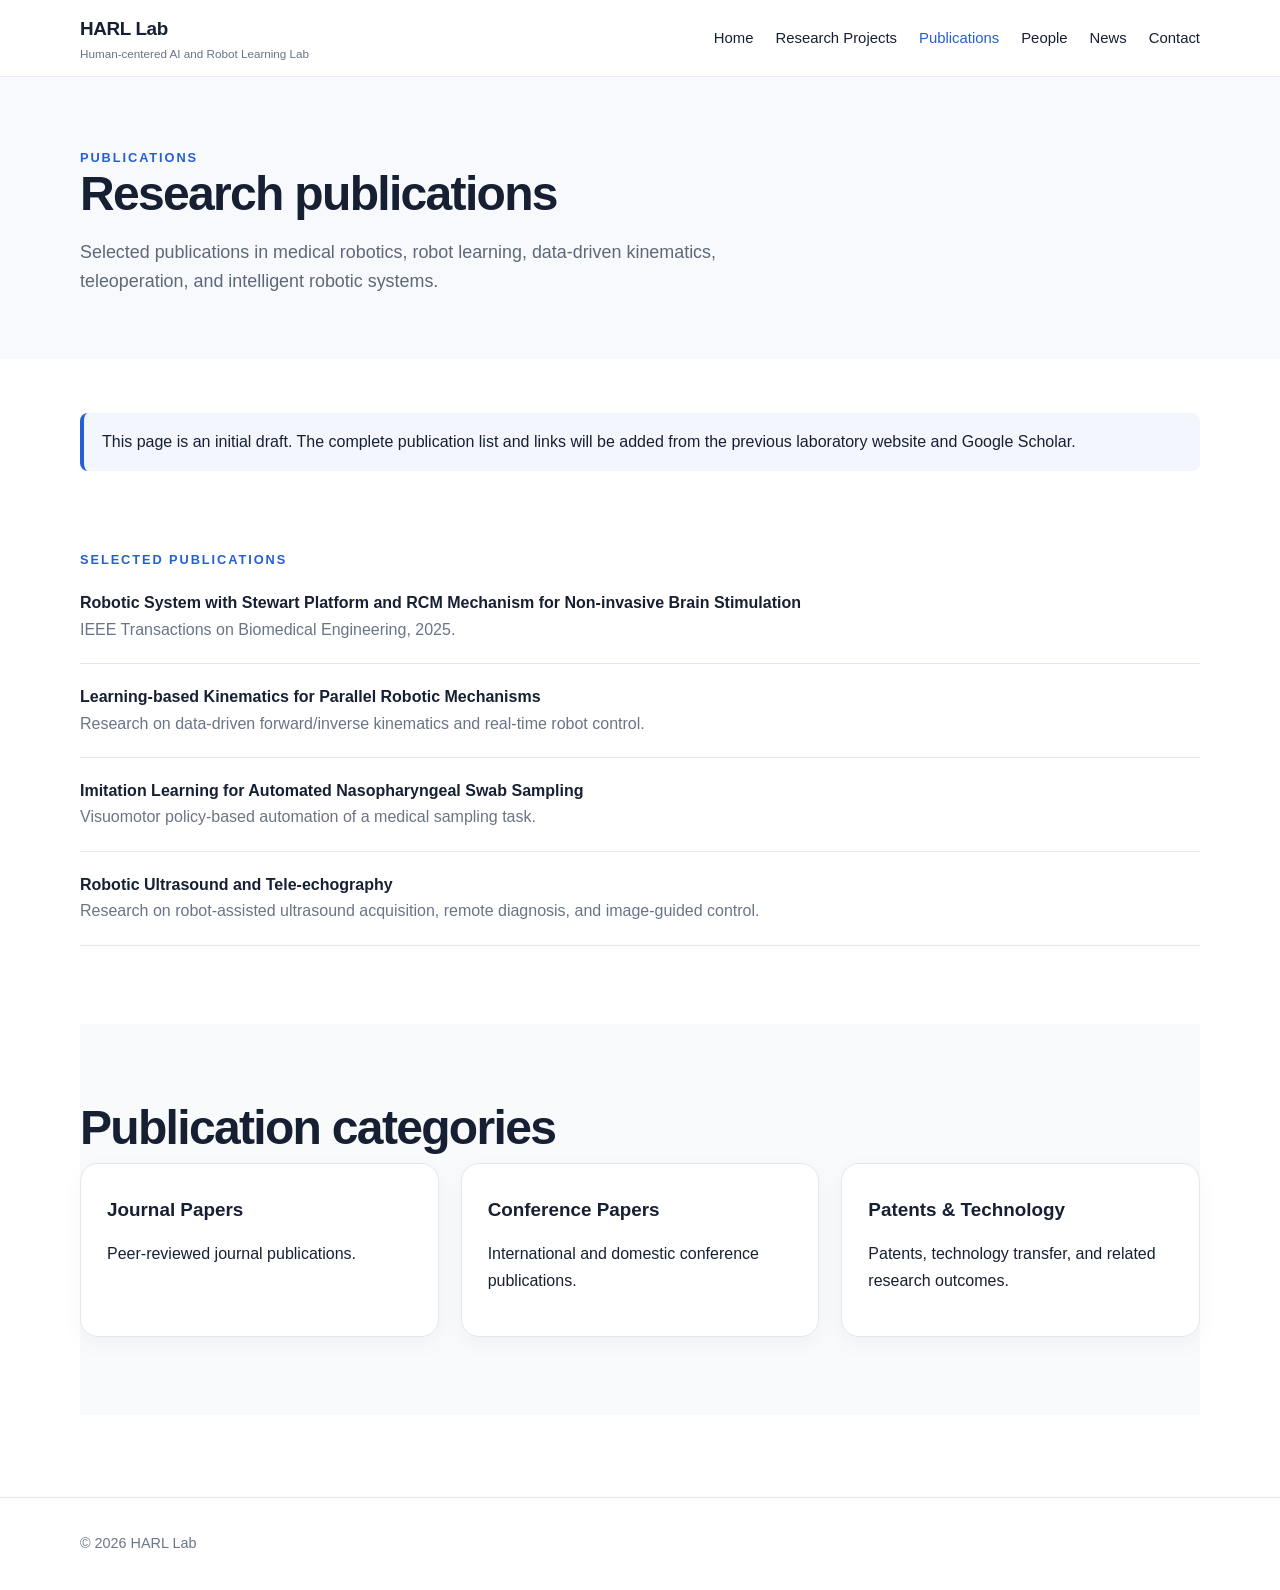
==== publications.html @ 19015a88 "Add publications page" ====
<!doctype html><html lang="en"><head><meta charset="utf-8"><meta name="viewport" content="width=device-width,initial-scale=1"><title>Publications | HARL Lab</title><link rel="stylesheet" href="css/style.css"></head><body><header><div class="container nav"><a class="brand" href="index.html">HARL Lab<small>Human-centered AI and Robot Learning Lab</small></a><nav class="nav-links"><a href="index.html">Home</a><a href="research.html">Research Projects</a><a class="active" href="publications.html">Publications</a><a href="people.html">People</a><a href="news.html">News</a><a href="contact.html">Contact</a></nav></div></header><section class="page-hero"><div class="container"><div class="eyebrow">Publications</div><h1>Research publications</h1><p class="lead">Selected publications in medical robotics, robot learning, data-driven kinematics, teleoperation, and intelligent robotic systems.</p></div></section><main class="page-content"><div class="container"><div class="notice">This page is an initial draft. The complete publication list and links will be added from the previous laboratory website and Google Scholar.</div><section class="section"><div class="eyebrow">Selected Publications</div><div class="pub"><strong>Robotic System with Stewart Platform and RCM Mechanism for Non-invasive Brain Stimulation</strong><span class="muted">IEEE Transactions on Biomedical Engineering, 2025.</span></div><div class="pub"><strong>Learning-based Kinematics for Parallel Robotic Mechanisms</strong><span class="muted">Research on data-driven forward/inverse kinematics and real-time robot control.</span></div><div class="pub"><strong>Imitation Learning for Automated Nasopharyngeal Swab Sampling</strong><span class="muted">Visuomotor policy-based automation of a medical sampling task.</span></div><div class="pub"><strong>Robotic Ultrasound and Tele-echography</strong><span class="muted">Research on robot-assisted ultrasound acquisition, remote diagnosis, and image-guided control.</span></div></section><section class="section alt"><h2>Publication categories</h2><div class="grid-3"><article class="card"><h3>Journal Papers</h3><p>Peer-reviewed journal publications.</p></article><article class="card"><h3>Conference Papers</h3><p>International and domestic conference publications.</p></article><article class="card"><h3>Patents & Technology</h3><p>Patents, technology transfer, and related research outcomes.</p></article></div></section></div></main><footer class="footer"><div class="container">© 2026 HARL Lab</div></footer></body></html>
---- css/style.css ----
*{box-sizing:border-box}html{scroll-behavior:smooth}body{margin:0;font-family:Inter,Arial,Helvetica,sans-serif;color:#172033;background:#fff;line-height:1.65}a{text-decoration:none;color:inherit}.container{width:min(1120px,92%);margin:0 auto}header{position:sticky;top:0;z-index:10;background:rgba(255,255,255,.96);backdrop-filter:blur(12px);border-bottom:1px solid #e8edf3}.nav{min-height:76px;display:flex;align-items:center;justify-content:space-between;gap:24px}.brand{font-weight:800;font-size:1.18rem;letter-spacing:-.02em}.brand small{display:block;font-weight:500;color:#687386;font-size:.73rem;letter-spacing:0}.nav-links{display:flex;gap:22px;flex-wrap:wrap;font-size:.93rem}.nav-links a:hover,.nav-links a.active{color:#245fd6}.hero{padding:96px 0 84px;background:linear-gradient(135deg,#f8fafc,#eef4ff)}.hero-grid{display:grid;grid-template-columns:1.15fr .85fr;gap:54px;align-items:center}.eyebrow{color:#245fd6;font-size:.8rem;font-weight:800;letter-spacing:.15em;text-transform:uppercase}.hero h1{font-size:clamp(3rem,7vw,5.4rem);letter-spacing:-.055em;line-height:.95;margin:14px 0}.hero h2{font-size:clamp(1.2rem,2.2vw,1.65rem);font-weight:600;color:#344054;margin:0 0 18px}.lead{font-size:1.12rem;color:#5d6878;max-width:720px}.chips{display:flex;flex-wrap:wrap;gap:10px;margin:28px 0}.chip{padding:8px 13px;border:1px solid #dce4ee;border-radius:999px;background:#fff;font-size:.86rem}.actions{display:flex;gap:12px;flex-wrap:wrap}.btn{padding:12px 18px;border-radius:10px;border:1px solid #1f2937;font-weight:700}.btn.primary{background:#1f2937;color:#fff}.btn.secondary{background:#fff}.hero-art{height:360px;border-radius:30px;background:linear-gradient(145deg,#17283f,#31527f);position:relative;box-shadow:0 26px 60px rgba(29,58,96,.22);overflow:hidden}.hero-art:before,.hero-art:after{content:"";position:absolute;border:2px solid rgba(255,255,255,.55);border-radius:50%;left:50%;top:50%;transform:translate(-50%,-50%)}.hero-art:before{width:200px;height:200px}.hero-art:after{width:300px;height:300px}.node{position:absolute;width:52px;height:52px;border-radius:16px;background:#fff;box-shadow:0 8px 20px rgba(0,0,0,.16)}.n1{left:48px;top:48px}.n2{right:48px;top:108px}.n3{left:120px;bottom:48px}.section{padding:78px 0}.section.alt{background:#f8fafc}.section-head{display:flex;justify-content:space-between;gap:30px;align-items:end;margin-bottom:30px}.section h2,.page-hero h1{font-size:clamp(2rem,4vw,3rem);letter-spacing:-.035em;line-height:1.08;margin:0 0 10px}.muted{color:#697586}.grid-3{display:grid;grid-template-columns:repeat(3,1fr);gap:22px}.grid-2{display:grid;grid-template-columns:repeat(2,1fr);gap:22px}.card{background:#fff;border:1px solid #e3e8ef;border-radius:18px;padding:26px;box-shadow:0 7px 22px rgba(16,24,40,.04)}.card h3{margin:4px 0 10px;font-size:1.18rem}.tag{font-size:.77rem;color:#245fd6;font-weight:800;letter-spacing:.08em;text-transform:uppercase}.news-list{border-top:1px solid #e3e8ef}.news-item{display:grid;grid-template-columns:130px 1fr;gap:18px;padding:18px 0;border-bottom:1px solid #e3e8ef}.page-hero{padding:70px 0 44px;background:#f7f9fc}.page-content{padding:54px 0 82px}.pub{padding:20px 0;border-bottom:1px solid #e3e8ef}.pub strong{display:block}.person{display:grid;grid-template-columns:120px 1fr;gap:22px}.avatar{width:110px;height:110px;border-radius:24px;background:linear-gradient(145deg,#dce7f7,#a9bfdc)}.contact-box{display:grid;grid-template-columns:1fr 1fr;gap:26px}.footer{padding:34px 0;border-top:1px solid #e3e8ef;color:#6c7686;font-size:.9rem}.notice{padding:16px 18px;border-left:4px solid #245fd6;background:#f3f7fd;border-radius:8px}@media(max-width:860px){.nav{align-items:flex-start;padding:16px 0}.nav-links{gap:12px;justify-content:flex-end}.hero-grid,.grid-3,.grid-2,.contact-box{grid-template-columns:1fr}.hero{padding-top:68px}.hero-art{height:280px}.section{padding:58px 0}.person{grid-template-columns:86px 1fr}.avatar{width:78px;height:78px}.news-item{grid-template-columns:1fr;gap:3px}}
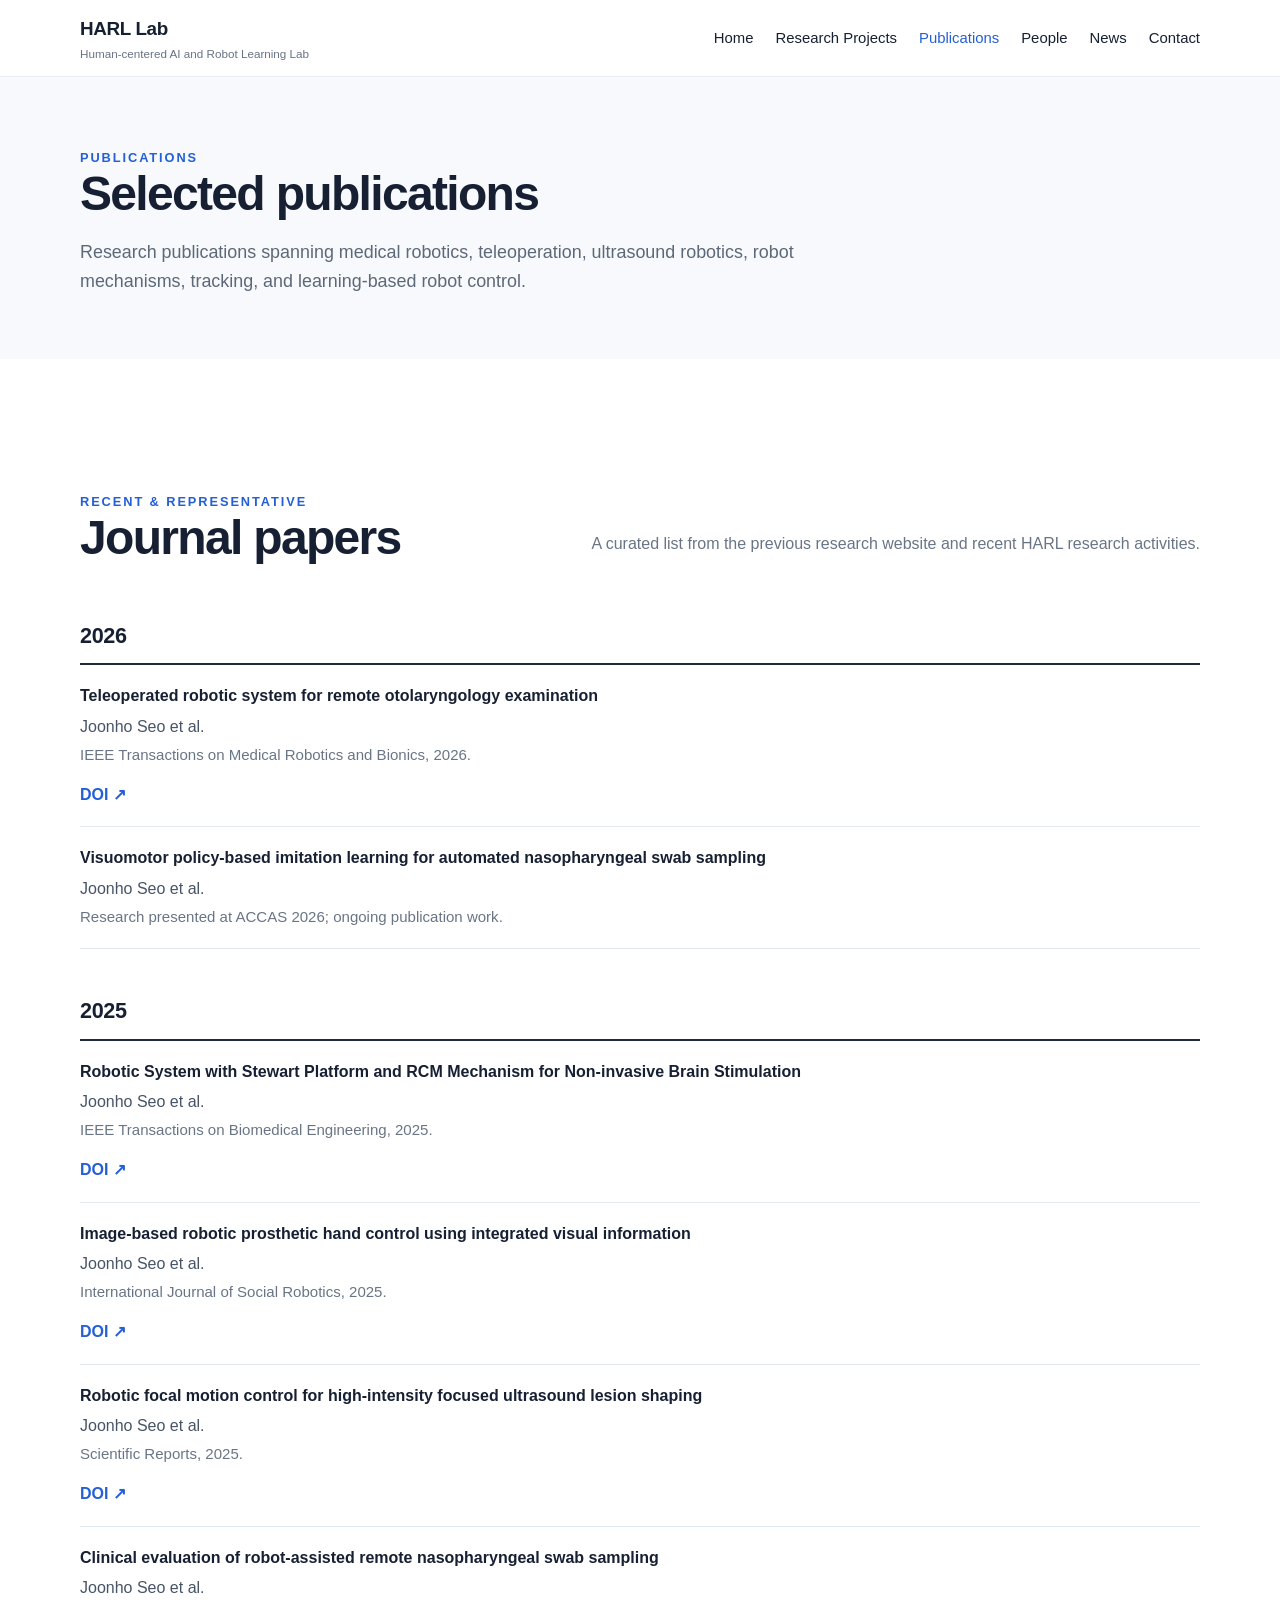
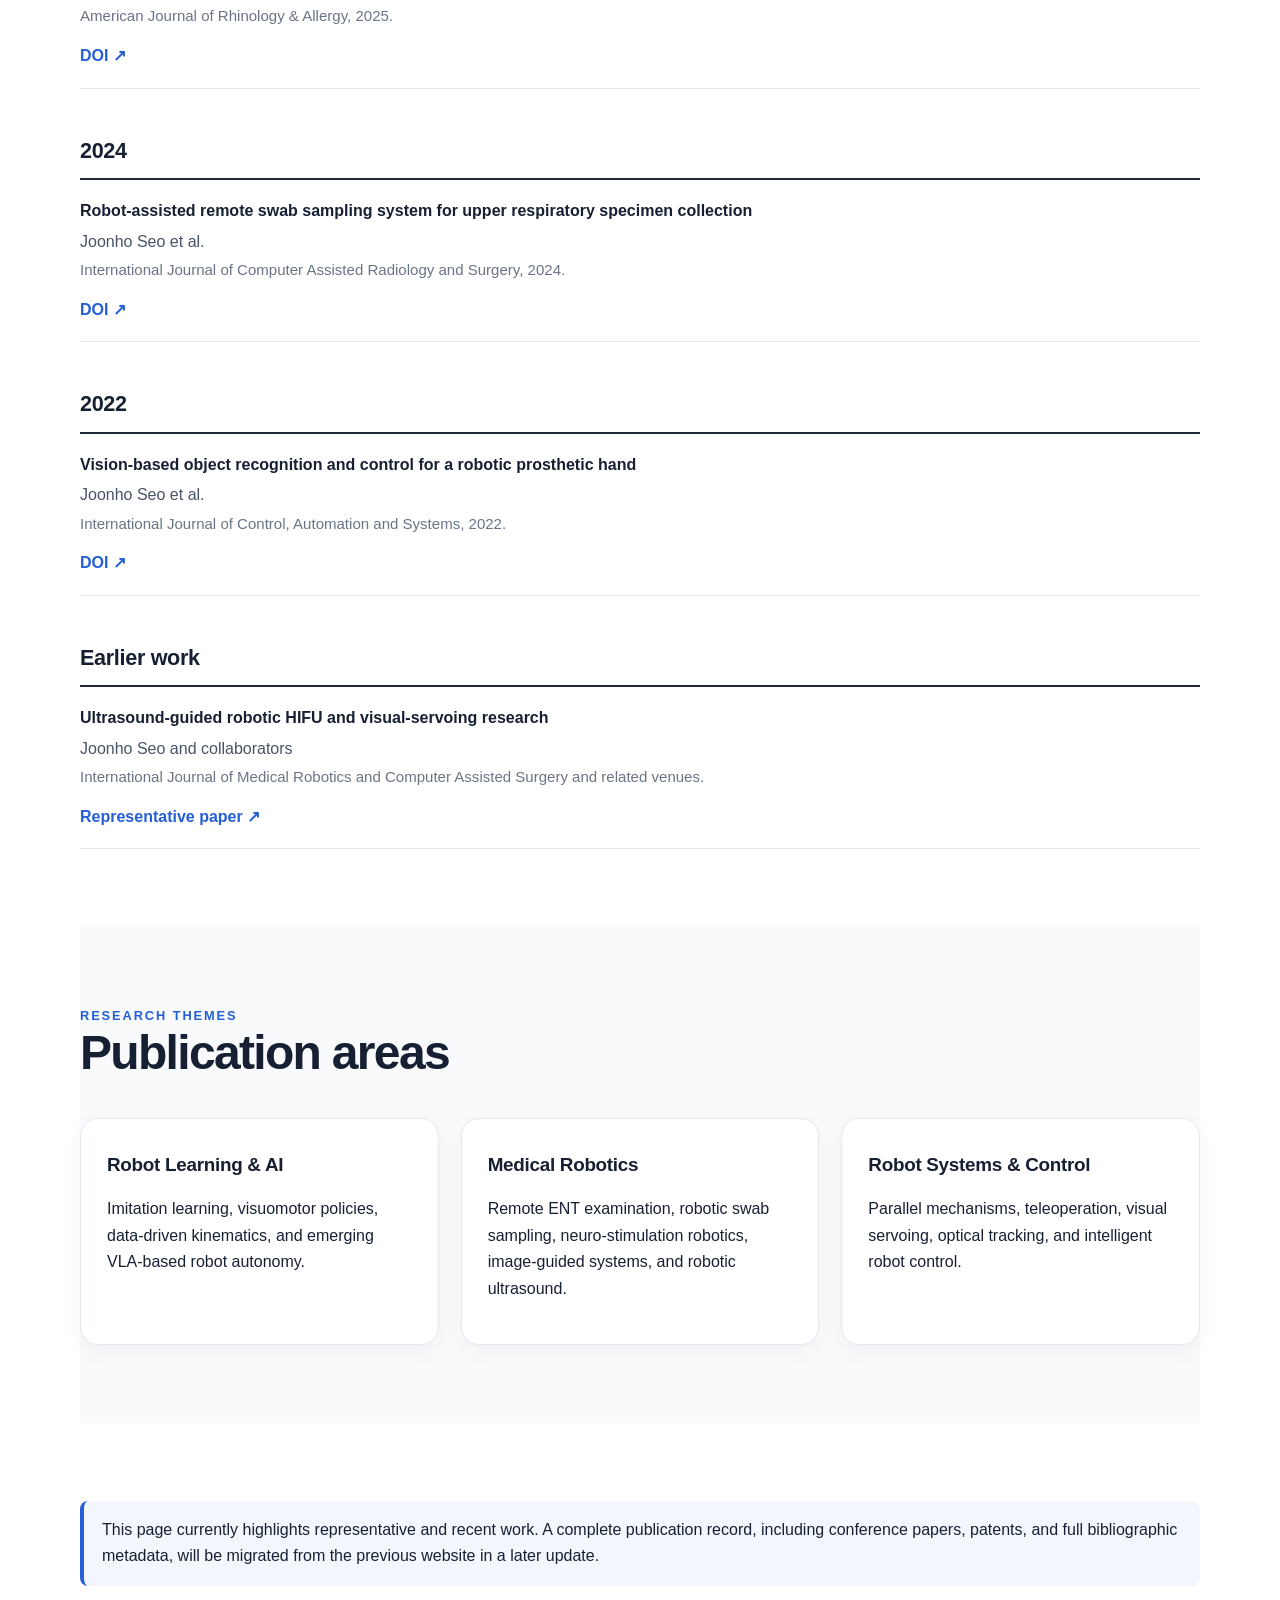
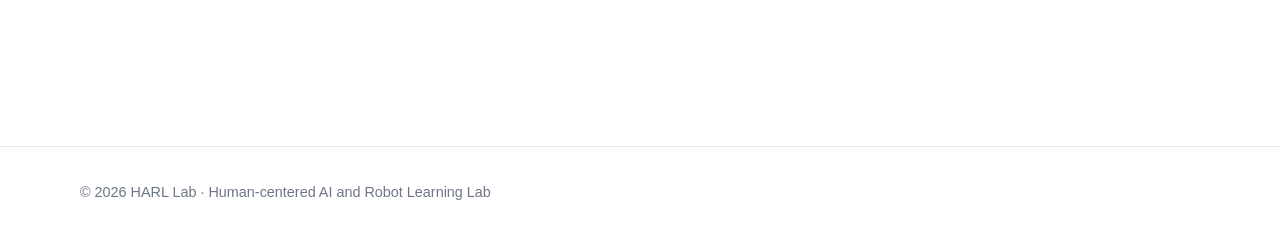
==== commit e5930618: "Expand publications page with representative HARL and prior publications" ====
--- a/publications.html
+++ b/publications.html
@@ -1 +1 @@
-<!doctype html><html lang="en"><head><meta charset="utf-8"><meta name="viewport" content="width=device-width,initial-scale=1"><title>Publications | HARL Lab</title><link rel="stylesheet" href="css/style.css"></head><body><header><div class="container nav"><a class="brand" href="index.html">HARL Lab<small>Human-centered AI and Robot Learning Lab</small></a><nav class="nav-links"><a href="index.html">Home</a><a href="research.html">Research Projects</a><a class="active" href="publications.html">Publications</a><a href="people.html">People</a><a href="news.html">News</a><a href="contact.html">Contact</a></nav></div></header><section class="page-hero"><div class="container"><div class="eyebrow">Publications</div><h1>Research publications</h1><p class="lead">Selected publications in medical robotics, robot learning, data-driven kinematics, teleoperation, and intelligent robotic systems.</p></div></section><main class="page-content"><div class="container"><div class="notice">This page is an initial draft. The complete publication list and links will be added from the previous laboratory website and Google Scholar.</div><section class="section"><div class="eyebrow">Selected Publications</div><div class="pub"><strong>Robotic System with Stewart Platform and RCM Mechanism for Non-invasive Brain Stimulation</strong><span class="muted">IEEE Transactions on Biomedical Engineering, 2025.</span></div><div class="pub"><strong>Learning-based Kinematics for Parallel Robotic Mechanisms</strong><span class="muted">Research on data-driven forward/inverse kinematics and real-time robot control.</span></div><div class="pub"><strong>Imitation Learning for Automated Nasopharyngeal Swab Sampling</strong><span class="muted">Visuomotor policy-based automation of a medical sampling task.</span></div><div class="pub"><strong>Robotic Ultrasound and Tele-echography</strong><span class="muted">Research on robot-assisted ultrasound acquisition, remote diagnosis, and image-guided control.</span></div></section><section class="section alt"><h2>Publication categories</h2><div class="grid-3"><article class="card"><h3>Journal Papers</h3><p>Peer-reviewed journal publications.</p></article><article class="card"><h3>Conference Papers</h3><p>International and domestic conference publications.</p></article><article class="card"><h3>Patents & Technology</h3><p>Patents, technology transfer, and related research outcomes.</p></article></div></section></div></main><footer class="footer"><div class="container">© 2026 HARL Lab</div></footer></body></html>+<!doctype html><html lang="en"><head><meta charset="utf-8"><meta name="viewport" content="width=device-width,initial-scale=1"><title>Publications | HARL Lab</title><meta name="description" content="Selected publications from HARL Lab in medical robotics, robot learning, ultrasound robotics, teleoperation, and data-driven robot control."><link rel="stylesheet" href="css/style.css"></head><body><header><div class="container nav"><a class="brand" href="index.html">HARL Lab<small>Human-centered AI and Robot Learning Lab</small></a><nav class="nav-links"><a href="index.html">Home</a><a href="research.html">Research Projects</a><a class="active" href="publications.html">Publications</a><a href="people.html">People</a><a href="news.html">News</a><a href="contact.html">Contact</a></nav></div></header><section class="page-hero"><div class="container"><div class="eyebrow">Publications</div><h1>Selected publications</h1><p class="lead">Research publications spanning medical robotics, teleoperation, ultrasound robotics, robot mechanisms, tracking, and learning-based robot control.</p></div></section><main class="page-content"><div class="container"><section class="section"><div class="section-head"><div><div class="eyebrow">Recent & Representative</div><h2>Journal papers</h2></div><p class="muted">A curated list from the previous research website and recent HARL research activities.</p></div><div class="year-block"><h3 class="year-title">2026</h3><div class="pub-entry"><div class="title">Teleoperated robotic system for remote otolaryngology examination</div><div class="authors">Joonho Seo et al.</div><div class="venue">IEEE Transactions on Medical Robotics and Bionics, 2026.</div><div class="links"><a href="https://doi.org/10.1109/TMRB.2026.3712816" target="_blank" rel="noopener">DOI ↗</a></div></div><div class="pub-entry"><div class="title">Visuomotor policy-based imitation learning for automated nasopharyngeal swab sampling</div><div class="authors">Joonho Seo et al.</div><div class="venue">Research presented at ACCAS 2026; ongoing publication work.</div></div></div><div class="year-block"><h3 class="year-title">2025</h3><div class="pub-entry"><div class="title">Robotic System with Stewart Platform and RCM Mechanism for Non-invasive Brain Stimulation</div><div class="authors">Joonho Seo et al.</div><div class="venue">IEEE Transactions on Biomedical Engineering, 2025.</div><div class="links"><a href="https://doi.org/10.1109/TBME.2025.3585812" target="_blank" rel="noopener">DOI ↗</a></div></div><div class="pub-entry"><div class="title">Image-based robotic prosthetic hand control using integrated visual information</div><div class="authors">Joonho Seo et al.</div><div class="venue">International Journal of Social Robotics, 2025.</div><div class="links"><a href="https://doi.org/10.1007/s11370-024-00572-z" target="_blank" rel="noopener">DOI ↗</a></div></div><div class="pub-entry"><div class="title">Robotic focal motion control for high-intensity focused ultrasound lesion shaping</div><div class="authors">Joonho Seo et al.</div><div class="venue">Scientific Reports, 2025.</div><div class="links"><a href="https://doi.org/10.1038/s41598-025-89763-x" target="_blank" rel="noopener">DOI ↗</a></div></div><div class="pub-entry"><div class="title">Clinical evaluation of robot-assisted remote nasopharyngeal swab sampling</div><div class="authors">Joonho Seo et al.</div><div class="venue">American Journal of Rhinology & Allergy, 2025.</div><div class="links"><a href="https://doi.org/10.1177/19458924251323363" target="_blank" rel="noopener">DOI ↗</a></div></div></div><div class="year-block"><h3 class="year-title">2024</h3><div class="pub-entry"><div class="title">Robot-assisted remote swab sampling system for upper respiratory specimen collection</div><div class="authors">Joonho Seo et al.</div><div class="venue">International Journal of Computer Assisted Radiology and Surgery, 2024.</div><div class="links"><a href="https://doi.org/10.1007/s11548-023-03032-8" target="_blank" rel="noopener">DOI ↗</a></div></div></div><div class="year-block"><h3 class="year-title">2022</h3><div class="pub-entry"><div class="title">Vision-based object recognition and control for a robotic prosthetic hand</div><div class="authors">Joonho Seo et al.</div><div class="venue">International Journal of Control, Automation and Systems, 2022.</div><div class="links"><a href="https://doi.org/10.1007/s12555-021-0449-6" target="_blank" rel="noopener">DOI ↗</a></div></div></div><div class="year-block"><h3 class="year-title">Earlier work</h3><div class="pub-entry"><div class="title">Ultrasound-guided robotic HIFU and visual-servoing research</div><div class="authors">Joonho Seo and collaborators</div><div class="venue">International Journal of Medical Robotics and Computer Assisted Surgery and related venues.</div><div class="links"><a href="https://doi.org/10.1002/rcs.1793" target="_blank" rel="noopener">Representative paper ↗</a></div></div></div></section><section class="section alt"><div class="section-head"><div><div class="eyebrow">Research Themes</div><h2>Publication areas</h2></div></div><div class="grid-3"><article class="card"><h3>Robot Learning & AI</h3><p>Imitation learning, visuomotor policies, data-driven kinematics, and emerging VLA-based robot autonomy.</p></article><article class="card"><h3>Medical Robotics</h3><p>Remote ENT examination, robotic swab sampling, neuro-stimulation robotics, image-guided systems, and robotic ultrasound.</p></article><article class="card"><h3>Robot Systems & Control</h3><p>Parallel mechanisms, teleoperation, visual servoing, optical tracking, and intelligent robot control.</p></article></div></section><section class="section"><div class="notice">This page currently highlights representative and recent work. A complete publication record, including conference papers, patents, and full bibliographic metadata, will be migrated from the previous website in a later update.</div></section></div></main><footer class="footer"><div class="container">© 2026 HARL Lab · Human-centered AI and Robot Learning Lab</div></footer></body></html>
--- a/css/style.css
+++ b/css/style.css
@@ -1 +1 @@
-*{box-sizing:border-box}html{scroll-behavior:smooth}body{margin:0;font-family:Inter,Arial,Helvetica,sans-serif;color:#172033;background:#fff;line-height:1.65}a{text-decoration:none;color:inherit}.container{width:min(1120px,92%);margin:0 auto}header{position:sticky;top:0;z-index:10;background:rgba(255,255,255,.96);backdrop-filter:blur(12px);border-bottom:1px solid #e8edf3}.nav{min-height:76px;display:flex;align-items:center;justify-content:space-between;gap:24px}.brand{font-weight:800;font-size:1.18rem;letter-spacing:-.02em}.brand small{display:block;font-weight:500;color:#687386;font-size:.73rem;letter-spacing:0}.nav-links{display:flex;gap:22px;flex-wrap:wrap;font-size:.93rem}.nav-links a:hover,.nav-links a.active{color:#245fd6}.hero{padding:96px 0 84px;background:linear-gradient(135deg,#f8fafc,#eef4ff)}.hero-grid{display:grid;grid-template-columns:1.15fr .85fr;gap:54px;align-items:center}.eyebrow{color:#245fd6;font-size:.8rem;font-weight:800;letter-spacing:.15em;text-transform:uppercase}.hero h1{font-size:clamp(3rem,7vw,5.4rem);letter-spacing:-.055em;line-height:.95;margin:14px 0}.hero h2{font-size:clamp(1.2rem,2.2vw,1.65rem);font-weight:600;color:#344054;margin:0 0 18px}.lead{font-size:1.12rem;color:#5d6878;max-width:720px}.chips{display:flex;flex-wrap:wrap;gap:10px;margin:28px 0}.chip{padding:8px 13px;border:1px solid #dce4ee;border-radius:999px;background:#fff;font-size:.86rem}.actions{display:flex;gap:12px;flex-wrap:wrap}.btn{padding:12px 18px;border-radius:10px;border:1px solid #1f2937;font-weight:700}.btn.primary{background:#1f2937;color:#fff}.btn.secondary{background:#fff}.hero-art{height:360px;border-radius:30px;background:linear-gradient(145deg,#17283f,#31527f);position:relative;box-shadow:0 26px 60px rgba(29,58,96,.22);overflow:hidden}.hero-art:before,.hero-art:after{content:"";position:absolute;border:2px solid rgba(255,255,255,.55);border-radius:50%;left:50%;top:50%;transform:translate(-50%,-50%)}.hero-art:before{width:200px;height:200px}.hero-art:after{width:300px;height:300px}.node{position:absolute;width:52px;height:52px;border-radius:16px;background:#fff;box-shadow:0 8px 20px rgba(0,0,0,.16)}.n1{left:48px;top:48px}.n2{right:48px;top:108px}.n3{left:120px;bottom:48px}.section{padding:78px 0}.section.alt{background:#f8fafc}.section-head{display:flex;justify-content:space-between;gap:30px;align-items:end;margin-bottom:30px}.section h2,.page-hero h1{font-size:clamp(2rem,4vw,3rem);letter-spacing:-.035em;line-height:1.08;margin:0 0 10px}.muted{color:#697586}.grid-3{display:grid;grid-template-columns:repeat(3,1fr);gap:22px}.grid-2{display:grid;grid-template-columns:repeat(2,1fr);gap:22px}.card{background:#fff;border:1px solid #e3e8ef;border-radius:18px;padding:26px;box-shadow:0 7px 22px rgba(16,24,40,.04)}.card h3{margin:4px 0 10px;font-size:1.18rem}.tag{font-size:.77rem;color:#245fd6;font-weight:800;letter-spacing:.08em;text-transform:uppercase}.news-list{border-top:1px solid #e3e8ef}.news-item{display:grid;grid-template-columns:130px 1fr;gap:18px;padding:18px 0;border-bottom:1px solid #e3e8ef}.page-hero{padding:70px 0 44px;background:#f7f9fc}.page-content{padding:54px 0 82px}.pub{padding:20px 0;border-bottom:1px solid #e3e8ef}.pub strong{display:block}.person{display:grid;grid-template-columns:120px 1fr;gap:22px}.avatar{width:110px;height:110px;border-radius:24px;background:linear-gradient(145deg,#dce7f7,#a9bfdc)}.contact-box{display:grid;grid-template-columns:1fr 1fr;gap:26px}.footer{padding:34px 0;border-top:1px solid #e3e8ef;color:#6c7686;font-size:.9rem}.notice{padding:16px 18px;border-left:4px solid #245fd6;background:#f3f7fd;border-radius:8px}@media(max-width:860px){.nav{align-items:flex-start;padding:16px 0}.nav-links{gap:12px;justify-content:flex-end}.hero-grid,.grid-3,.grid-2,.contact-box{grid-template-columns:1fr}.hero{padding-top:68px}.hero-art{height:280px}.section{padding:58px 0}.person{grid-template-columns:86px 1fr}.avatar{width:78px;height:78px}.news-item{grid-template-columns:1fr;gap:3px}}+*{box-sizing:border-box}html{scroll-behavior:smooth}body{margin:0;font-family:Inter,Arial,Helvetica,sans-serif;color:#172033;background:#fff;line-height:1.65}a{text-decoration:none;color:inherit}.container{width:min(1120px,92%);margin:0 auto}header{position:sticky;top:0;z-index:10;background:rgba(255,255,255,.96);backdrop-filter:blur(12px);border-bottom:1px solid #e8edf3}.nav{min-height:76px;display:flex;align-items:center;justify-content:space-between;gap:24px}.brand{font-weight:800;font-size:1.18rem;letter-spacing:-.02em}.brand small{display:block;font-weight:500;color:#687386;font-size:.73rem;letter-spacing:0}.nav-links{display:flex;gap:22px;flex-wrap:wrap;font-size:.93rem}.nav-links a:hover,.nav-links a.active{color:#245fd6}.hero{padding:96px 0 84px;background:linear-gradient(135deg,#f8fafc,#eef4ff)}.hero-grid{display:grid;grid-template-columns:1.15fr .85fr;gap:54px;align-items:center}.eyebrow{color:#245fd6;font-size:.8rem;font-weight:800;letter-spacing:.15em;text-transform:uppercase}.hero h1{font-size:clamp(3rem,7vw,5.4rem);letter-spacing:-.055em;line-height:.95;margin:14px 0}.hero h2{font-size:clamp(1.2rem,2.2vw,1.65rem);font-weight:600;color:#344054;margin:0 0 18px}.lead{font-size:1.12rem;color:#5d6878;max-width:760px}.chips{display:flex;flex-wrap:wrap;gap:10px;margin:28px 0}.chip{padding:8px 13px;border:1px solid #dce4ee;border-radius:999px;background:#fff;font-size:.86rem}.actions{display:flex;gap:12px;flex-wrap:wrap}.btn{padding:12px 18px;border-radius:10px;border:1px solid #1f2937;font-weight:700}.btn.primary{background:#1f2937;color:#fff}.btn.secondary{background:#fff}.hero-art{height:360px;border-radius:30px;background:linear-gradient(145deg,#17283f,#31527f);position:relative;box-shadow:0 26px 60px rgba(29,58,96,.22);overflow:hidden}.hero-art:before,.hero-art:after{content:"";position:absolute;border:2px solid rgba(255,255,255,.55);border-radius:50%;left:50%;top:50%;transform:translate(-50%,-50%)}.hero-art:before{width:200px;height:200px}.hero-art:after{width:300px;height:300px}.node{position:absolute;width:52px;height:52px;border-radius:16px;background:#fff;box-shadow:0 8px 20px rgba(0,0,0,.16)}.n1{left:48px;top:48px}.n2{right:48px;top:108px}.n3{left:120px;bottom:48px}.section{padding:78px 0}.section.alt{background:#f8fafc}.section-head{display:flex;justify-content:space-between;gap:30px;align-items:end;margin-bottom:30px}.section h2,.page-hero h1{font-size:clamp(2rem,4vw,3rem);letter-spacing:-.035em;line-height:1.08;margin:0 0 10px}.section h3{letter-spacing:-.015em}.muted{color:#697586}.grid-3{display:grid;grid-template-columns:repeat(3,1fr);gap:22px}.grid-2{display:grid;grid-template-columns:repeat(2,1fr);gap:22px}.card{background:#fff;border:1px solid #e3e8ef;border-radius:18px;padding:26px;box-shadow:0 7px 22px rgba(16,24,40,.04)}.card h3{margin:4px 0 10px;font-size:1.18rem}.tag{font-size:.77rem;color:#245fd6;font-weight:800;letter-spacing:.08em;text-transform:uppercase}.news-list{border-top:1px solid #e3e8ef}.news-item{display:grid;grid-template-columns:130px 1fr;gap:18px;padding:18px 0;border-bottom:1px solid #e3e8ef}.page-hero{padding:70px 0 44px;background:#f7f9fc}.page-content{padding:54px 0 82px}.pub{padding:20px 0;border-bottom:1px solid #e3e8ef}.pub strong{display:block}.person{display:grid;grid-template-columns:120px 1fr;gap:22px}.avatar{width:110px;height:110px;border-radius:24px;background:linear-gradient(145deg,#dce7f7,#a9bfdc)}.contact-box{display:grid;grid-template-columns:1fr 1fr;gap:26px}.footer{padding:34px 0;border-top:1px solid #e3e8ef;color:#6c7686;font-size:.9rem}.notice{padding:16px 18px;border-left:4px solid #245fd6;background:#f3f7fd;border-radius:8px}.project-list{display:grid;gap:22px}.project{display:grid;grid-template-columns:160px 1fr;gap:28px;padding:30px 0;border-bottom:1px solid #e3e8ef}.project-year{font-size:.86rem;color:#245fd6;font-weight:800;letter-spacing:.06em}.project h3{font-size:1.45rem;margin:0 0 8px}.project p{margin:0 0 10px;color:#566273}.project ul{margin:10px 0 0;padding-left:20px}.links{display:flex;gap:12px;flex-wrap:wrap;margin-top:14px}.text-link{color:#245fd6;font-weight:700;font-size:.92rem}.text-link:hover{text-decoration:underline}.year-block{margin-top:44px}.year-block:first-child{margin-top:0}.year-title{font-size:1.35rem;margin:0;padding-bottom:10px;border-bottom:2px solid #1f2937}.pub-entry{padding:18px 0;border-bottom:1px solid #e3e8ef}.pub-entry .title{font-weight:750;color:#172033}.pub-entry .authors{color:#475467;margin-top:4px}.pub-entry .venue{color:#697586;font-size:.94rem;margin-top:3px}.pub-entry a{color:#245fd6;font-weight:700}.kicker{font-size:.92rem;color:#475467;margin-top:8px}.section-anchor{scroll-margin-top:100px}@media(max-width:860px){.nav{align-items:flex-start;padding:16px 0}.nav-links{gap:12px;justify-content:flex-end}.hero-grid,.grid-3,.grid-2,.contact-box{grid-template-columns:1fr}.hero{padding-top:68px}.hero-art{height:280px}.section{padding:58px 0}.person{grid-template-columns:86px 1fr}.avatar{width:78px;height:78px}.news-item,.project{grid-template-columns:1fr;gap:8px}}
